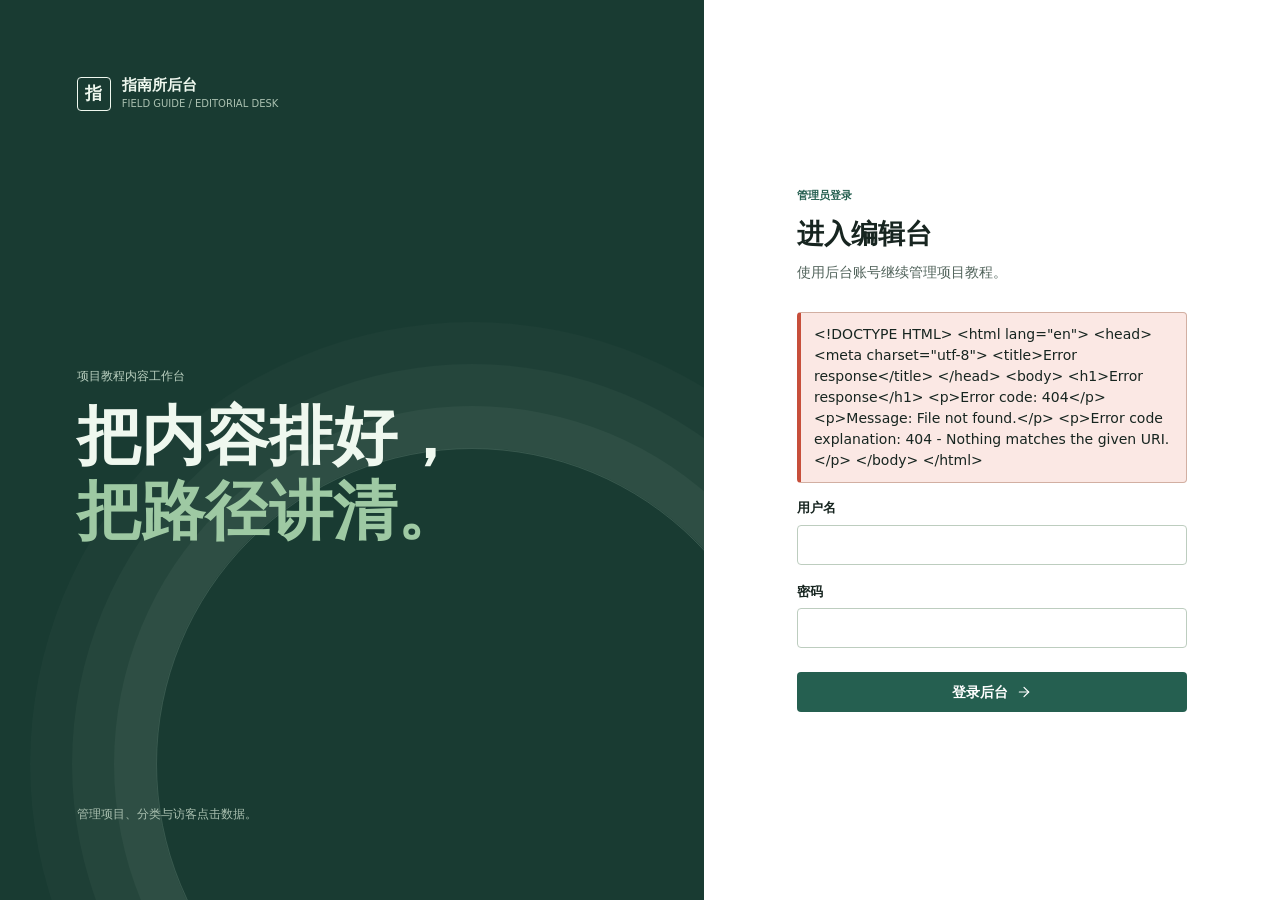
==== server/admin/index.html @ 6c180ffd "feat: build project tutorial guide" ====
<!doctype html>
<html lang="zh-CN">
  <head>
    <meta charset="UTF-8" />
    <meta name="viewport" content="width=device-width, initial-scale=1" />
    <meta name="description" content="指南所后台，用于编排项目教程、分类与访问数据。" />
    <meta name="color-scheme" content="light dark" />
    <title>指南所后台</title>
    <script>
      window.NAVIGUIDE_API_BASE = window.NAVIGUIDE_API_BASE || "/api";
      (() => {
        try {
          if (localStorage.getItem("guide-admin-theme") === "dark") document.documentElement.dataset.theme = "dark";
        } catch {}
      })();
    </script>
    <link rel="stylesheet" href="admin.css" />
    <script src="lucide-mini.js" defer></script>
    <script src="admin.js" defer></script>
  </head>
  <body>
    <a class="skip-link" href="#workspace">跳到主要内容</a>
    <div id="app" class="app-loading" role="status" aria-live="polite">正在打开后台...</div>
    <div id="toast-region" class="toast-region" aria-live="polite" aria-atomic="true"></div>
  </body>
</html>
---- server/admin/admin.css ----
:root {
  --canvas: #eef3ee;
  --canvas-strong: #e4ece4;
  --surface: #ffffff;
  --surface-muted: #f7faf7;
  --ink: #172520;
  --ink-soft: #52645c;
  --ink-faint: #7b8b82;
  --line: #d8e2d9;
  --line-strong: #bdcdbf;
  --pine: #255f50;
  --pine-soft: #dcece3;
  --blue: #2a5fc4;
  --blue-soft: #e5edff;
  --coral: #c74f3b;
  --coral-soft: #fbe8e4;
  --amber: #936500;
  --amber-soft: #fff3d5;
  --shadow: 0 12px 34px rgba(25, 52, 38, 0.08);
  --sidebar: #193b32;
  --sidebar-ink: #eff8ef;
  --sidebar-muted: #aac0b0;
  --focus: #2a5fc4;
  --radius: 6px;
  color-scheme: light;
}

:root[data-theme="dark"] {
  --canvas: #12221d;
  --canvas-strong: #182d26;
  --surface: #1b3028;
  --surface-muted: #20382f;
  --ink: #edf7ef;
  --ink-soft: #bdd0c1;
  --ink-faint: #8ba492;
  --line: #385449;
  --line-strong: #527063;
  --pine: #77c2a6;
  --pine-soft: #244a3c;
  --blue: #8dacff;
  --blue-soft: #273d70;
  --coral: #ff9a86;
  --coral-soft: #572d27;
  --amber: #f5c861;
  --amber-soft: #4e3a0b;
  --shadow: 0 18px 44px rgba(0, 0, 0, 0.25);
  --sidebar: #0d1d18;
  --sidebar-ink: #eff8ef;
  --sidebar-muted: #9eb5a4;
  --focus: #9ab5ff;
  color-scheme: dark;
}

* { box-sizing: border-box; }

html { min-width: 320px; background: var(--canvas); }

body {
  min-width: 320px;
  min-height: 100vh;
  margin: 0;
  background: var(--canvas);
  color: var(--ink);
  font-family: "Microsoft YaHei UI", "Noto Sans SC", "PingFang SC", system-ui, sans-serif;
  font-size: 14px;
  line-height: 1.5;
}

button, input, select, textarea { font: inherit; }
button { cursor: pointer; }
button:disabled { cursor: not-allowed; opacity: 0.48; }
button, a, input, select, textarea { -webkit-tap-highlight-color: transparent; }

button:focus-visible, a:focus-visible, input:focus-visible, select:focus-visible, textarea:focus-visible {
  outline: 3px solid color-mix(in srgb, var(--focus) 42%, transparent);
  outline-offset: 2px;
}

.skip-link {
  position: fixed;
  z-index: 100;
  top: 8px;
  left: 8px;
  transform: translateY(-140%);
  padding: 9px 12px;
  border-radius: 4px;
  background: var(--blue);
  color: #fff;
  text-decoration: none;
}

.skip-link:focus { transform: translateY(0); }

.app-loading {
  display: grid;
  min-height: 100vh;
  place-items: center;
  color: var(--ink-soft);
  letter-spacing: 0;
}

.login-page {
  display: grid;
  min-height: 100vh;
  grid-template-columns: minmax(0, 1.1fr) minmax(360px, 0.9fr);
  background: var(--canvas);
}

.login-intro {
  position: relative;
  display: flex;
  min-height: 540px;
  flex-direction: column;
  justify-content: space-between;
  padding: clamp(32px, 6vw, 84px);
  overflow: hidden;
  background: var(--sidebar);
  color: var(--sidebar-ink);
}

.login-intro::after {
  position: absolute;
  right: -12%;
  bottom: -20%;
  width: min(54vw, 630px);
  aspect-ratio: 1;
  border: 1px solid rgba(214, 237, 218, 0.17);
  border-radius: 50%;
  content: "";
  box-shadow: 0 0 0 42px rgba(214, 237, 218, 0.05), 0 0 0 84px rgba(214, 237, 218, 0.035), 0 0 0 126px rgba(214, 237, 218, 0.02);
}

.login-intro > * { position: relative; z-index: 1; }

.brand-lockup, .sidebar-brand { display: flex; align-items: center; gap: 11px; }

.brand-stamp {
  display: grid;
  width: 34px;
  height: 34px;
  place-items: center;
  border: 1px solid currentColor;
  border-radius: 4px;
  color: inherit;
  font-family: Georgia, "Noto Serif SC", serif;
  font-size: 17px;
  font-weight: 700;
}

.brand-lockup strong, .sidebar-brand strong {
  display: block;
  font-size: 15px;
  line-height: 1.15;
}

.brand-lockup small, .sidebar-brand small {
  display: block;
  margin-top: 2px;
  color: var(--sidebar-muted);
  font-size: 10px;
  letter-spacing: 0;
}

.login-copy { max-width: 550px; margin: auto 0; }
.login-copy p { margin: 0 0 14px; color: #bad0c0; font-size: 12px; letter-spacing: 0; }
.login-copy h1 { margin: 0; font-family: Georgia, "Noto Serif SC", serif; font-size: clamp(39px, 5vw, 66px); font-weight: 600; letter-spacing: 0; line-height: 1.18; }
.login-copy h1 em { color: #9ec9a3; font-style: normal; }
.login-footnote { margin: 0; color: var(--sidebar-muted); font-size: 12px; }

.login-panel {
  display: grid;
  align-content: center;
  min-height: 540px;
  padding: clamp(30px, 7vw, 100px);
  background: var(--surface);
}

.login-form { width: min(100%, 390px); margin: 0 auto; }
.form-kicker { margin: 0 0 9px; color: var(--pine); font-size: 11px; font-weight: 700; letter-spacing: 0; }
.login-form h2 { margin: 0 0 8px; font-size: 27px; letter-spacing: 0; }
.form-lede { margin: 0 0 29px; color: var(--ink-soft); }

.field-stack { display: grid; gap: 17px; }
.field { display: grid; gap: 7px; min-width: 0; }
.field label, .field-label { color: var(--ink); font-size: 13px; font-weight: 700; }
.field-help { margin: -1px 0 0; color: var(--ink-faint); font-size: 12px; }

.field input, .field select, .field textarea, .filter-select, .date-input {
  width: 100%;
  border: 1px solid var(--line-strong);
  border-radius: 4px;
  background: var(--surface);
  color: var(--ink);
  transition: border-color 120ms ease, box-shadow 120ms ease, background-color 120ms ease;
}

.field input, .field select, .filter-select, .date-input { min-height: 40px; padding: 8px 10px; }
.field textarea { min-height: 82px; resize: vertical; padding: 9px 10px; line-height: 1.55; }
.field textarea.tall { min-height: 148px; }
.field input::placeholder, .field textarea::placeholder { color: var(--ink-faint); }
.field input:hover, .field select:hover, .field textarea:hover, .filter-select:hover, .date-input:hover { border-color: var(--pine); }

.primary-button, .secondary-button, .danger-button, .quiet-button, .icon-button, .nav-button {
  border: 0;
  border-radius: 4px;
  font-weight: 700;
  transition: background-color 120ms ease, color 120ms ease, border-color 120ms ease, transform 120ms ease;
}

.primary-button, .secondary-button, .danger-button {
  display: inline-flex;
  min-height: 40px;
  align-items: center;
  justify-content: center;
  gap: 8px;
  padding: 9px 14px;
}

.primary-button { background: var(--pine); color: #fff; }
.primary-button:hover { background: #1d4d40; }
.primary-button .lucide, .secondary-button .lucide, .danger-button .lucide { width: 16px; height: 16px; }
.secondary-button { border: 1px solid var(--line-strong); background: var(--surface); color: var(--ink); }
.secondary-button:hover { border-color: var(--pine); background: var(--surface-muted); }
.danger-button { background: var(--coral); color: #fff; }
.danger-button:hover { background: #ad4030; }
.login-form .primary-button { width: 100%; margin-top: 7px; }

.admin-shell { display: grid; min-height: 100vh; grid-template-columns: 244px minmax(0, 1fr); }

.sidebar {
  position: sticky;
  top: 0;
  display: flex;
  height: 100vh;
  flex-direction: column;
  padding: 25px 15px 18px;
  overflow-y: auto;
  background: var(--sidebar);
  color: var(--sidebar-ink);
}

.sidebar-brand { padding: 0 11px 28px; }
.sidebar-brand .brand-stamp { width: 31px; height: 31px; }
.sidebar .brand-stamp { color: #f4fbf2; }
.sidebar-nav { display: grid; gap: 5px; }
.nav-button {
  display: flex;
  min-height: 43px;
  align-items: center;
  justify-content: flex-start;
  gap: 10px;
  padding: 9px 11px;
  background: transparent;
  color: var(--sidebar-muted);
  text-align: left;
}

.nav-button:hover { background: rgba(235, 250, 237, 0.08); color: var(--sidebar-ink); }
.nav-button.active { background: #2b5b4b; color: #fff; }
.nav-button .lucide { width: 17px; height: 17px; flex: 0 0 auto; }
.nav-label { flex: 1; }
.nav-count { color: inherit; font-size: 11px; font-variant-numeric: tabular-nums; opacity: 0.76; }

.sidebar-note {
  margin-top: auto;
  padding: 19px 11px 5px;
  border-top: 1px solid rgba(222, 245, 224, 0.15);
}
.sidebar-note span { display: block; color: var(--sidebar-muted); font-size: 11px; }
.sidebar-note strong { display: block; margin-top: 4px; color: var(--sidebar-ink); font-size: 13px; font-weight: 600; }

.workspace { min-width: 0; }
.topbar {
  display: flex;
  min-height: 72px;
  align-items: center;
  justify-content: space-between;
  gap: 18px;
  padding: 14px clamp(20px, 3vw, 44px);
  border-bottom: 1px solid var(--line);
  background: color-mix(in srgb, var(--canvas) 86%, transparent);
}
.topbar-location { min-width: 0; }
.topbar-location span { display: block; color: var(--ink-faint); font-size: 11px; font-weight: 700; letter-spacing: 0; }
.topbar-location strong { display: block; margin-top: 1px; overflow: hidden; color: var(--ink); font-size: 16px; text-overflow: ellipsis; white-space: nowrap; }
.topbar-actions { display: flex; align-items: center; gap: 8px; }
.account-name { display: inline-block; max-width: 130px; overflow: hidden; color: var(--ink-soft); font-size: 12px; text-overflow: ellipsis; white-space: nowrap; }

.icon-button {
  display: inline-grid;
  width: 36px;
  height: 36px;
  place-items: center;
  border: 1px solid var(--line);
  background: var(--surface);
  color: var(--ink-soft);
}
.icon-button:hover { border-color: var(--pine); color: var(--pine); }
.icon-button .lucide { width: 17px; height: 17px; }
.logout-button { color: var(--ink-faint); }
.logout-button:hover { border-color: var(--coral); color: var(--coral); }

.page-content { max-width: 1480px; margin: 0 auto; padding: clamp(22px, 3.2vw, 44px); }
.page-heading { display: flex; align-items: flex-end; justify-content: space-between; gap: 22px; margin-bottom: 24px; }
.page-heading-copy { min-width: 0; }
.eyebrow { margin: 0 0 7px; color: var(--pine); font-size: 11px; font-weight: 800; letter-spacing: 0; }
.page-heading h1 { margin: 0; font-family: Georgia, "Noto Serif SC", serif; font-size: clamp(25px, 3vw, 37px); font-weight: 600; letter-spacing: 0; line-height: 1.15; }
.page-heading p { max-width: 700px; margin: 8px 0 0; color: var(--ink-soft); }
.heading-actions, .toolbar-actions, .modal-actions { display: flex; flex-wrap: wrap; align-items: center; gap: 8px; }

.metric-grid { display: grid; grid-template-columns: repeat(4, minmax(0, 1fr)); gap: 12px; margin-bottom: 25px; }
.metric {
  min-width: 0;
  padding: 17px;
  border: 1px solid var(--line);
  border-radius: var(--radius);
  background: var(--surface);
  box-shadow: 0 1px 0 rgba(18, 48, 34, 0.02);
}
.metric-label { display: block; color: var(--ink-soft); font-size: 12px; }
.metric-value { display: block; margin-top: 9px; color: var(--ink); font-family: Georgia, "Noto Serif SC", serif; font-size: clamp(27px, 3vw, 38px); font-variant-numeric: tabular-nums; line-height: 1; }
.metric-note { display: block; margin-top: 8px; color: var(--ink-faint); font-size: 11px; }
.metric.pine { border-top: 3px solid var(--pine); }
.metric.blue { border-top: 3px solid var(--blue); }
.metric.amber { border-top: 3px solid var(--amber); }
.metric.coral { border-top: 3px solid var(--coral); }

.dashboard-grid { display: grid; grid-template-columns: minmax(0, 1.5fr) minmax(300px, 0.9fr); gap: 15px; align-items: start; }
.dashboard-grid .span-two { grid-column: 1 / -1; }
.panel { min-width: 0; border: 1px solid var(--line); border-radius: var(--radius); background: var(--surface); }
.panel-header { display: flex; min-height: 58px; align-items: center; justify-content: space-between; gap: 13px; padding: 14px 17px; border-bottom: 1px solid var(--line); }
.panel-title { margin: 0; color: var(--ink); font-size: 14px; font-weight: 800; }
.panel-caption { margin: 3px 0 0; color: var(--ink-faint); font-size: 11px; }
.panel-body { padding: 17px; }

.range-control { display: flex; flex-wrap: wrap; align-items: end; gap: 7px; }
.range-field { display: grid; gap: 4px; }
.range-field span { color: var(--ink-faint); font-size: 10px; font-weight: 700; }
.date-input { min-height: 33px; padding: 5px 7px; font-size: 12px; }
.range-control .secondary-button { min-height: 33px; padding: 5px 10px; font-size: 12px; }

.timeline { display: grid; height: 190px; grid-template-columns: repeat(var(--columns), minmax(4px, 1fr)); gap: 4px; align-items: end; padding: 16px 1px 27px; border-bottom: 1px solid var(--line); }
.timeline-bar { position: relative; min-height: 4px; height: max(4px, var(--height)); border-radius: 2px 2px 0 0; background: var(--pine); }
.timeline-bar:nth-child(3n + 2) { background: var(--blue); }
.timeline-bar:nth-child(5n + 4) { background: var(--amber); }
.timeline-bar:hover::after { position: absolute; z-index: 2; bottom: calc(100% + 6px); left: 50%; transform: translateX(-50%); padding: 4px 6px; border-radius: 3px; background: var(--ink); color: var(--surface); content: attr(data-label); font-size: 10px; white-space: nowrap; }
.timeline-labels { display: flex; justify-content: space-between; gap: 12px; padding-top: 8px; color: var(--ink-faint); font-size: 10px; }
.empty-chart { display: grid; min-height: 190px; place-items: center; color: var(--ink-faint); font-size: 12px; }

.data-table-wrap { overflow-x: auto; }
.data-table { width: 100%; border-collapse: collapse; font-size: 13px; }
.data-table th, .data-table td { padding: 10px 0; border-bottom: 1px solid var(--line); text-align: left; vertical-align: middle; }
.data-table th { color: var(--ink-faint); font-size: 11px; font-weight: 700; }
.data-table th:not(:first-child), .data-table td:not(:first-child) { padding-left: 13px; }
.data-table tr:last-child td { border-bottom: 0; }
.data-table .numeric { color: var(--ink); font-variant-numeric: tabular-nums; text-align: right; }
.data-table th.numeric { color: var(--ink-faint); }
.table-main { display: block; max-width: 270px; overflow: hidden; color: var(--ink); font-weight: 700; text-overflow: ellipsis; white-space: nowrap; }
.table-sub { display: block; max-width: 250px; overflow: hidden; margin-top: 2px; color: var(--ink-faint); font-size: 11px; text-overflow: ellipsis; white-space: nowrap; }
.table-empty { padding: 29px 0; color: var(--ink-faint); text-align: center; }

.toolbar { display: flex; align-items: center; justify-content: space-between; gap: 12px; margin-bottom: 14px; }
.toolbar-filters { display: flex; flex: 1; flex-wrap: wrap; gap: 8px; }
.search-input { min-width: min(100%, 240px); flex: 1 1 240px; }
.search-input input { width: 100%; min-height: 40px; padding: 8px 10px; border: 1px solid var(--line-strong); border-radius: 4px; background: var(--surface); color: var(--ink); }
.filter-select { width: auto; min-width: 150px; }

.project-list, .category-list { display: grid; gap: 9px; }
.project-row, .category-row { display: grid; min-width: 0; border: 1px solid var(--line); border-radius: var(--radius); background: var(--surface); }
.project-row { grid-template-columns: 64px minmax(0, 1.4fr) minmax(130px, 0.65fr) minmax(116px, 0.48fr) auto; align-items: center; gap: 16px; min-height: 87px; padding: 12px 14px; }
.project-cover { display: grid; width: 64px; height: 62px; place-items: center; overflow: hidden; border: 1px solid var(--line); border-radius: 4px; background: var(--pine-soft); color: var(--pine); font-family: Georgia, "Noto Serif SC", serif; font-size: 18px; font-weight: 700; }
.project-cover.has-image { background-position: center; background-size: cover; color: transparent; }
.project-cover img { display: block; width: 100%; height: 100%; object-fit: cover; }
.project-main, .category-main { min-width: 0; }
.project-title-row, .category-title-row { display: flex; align-items: center; gap: 7px; min-width: 0; }
.project-title, .category-title { overflow: hidden; color: var(--ink); font-size: 15px; font-weight: 800; text-overflow: ellipsis; white-space: nowrap; }
.project-description, .category-description { display: block; overflow: hidden; margin-top: 4px; color: var(--ink-soft); font-size: 12px; text-overflow: ellipsis; white-space: nowrap; }
.project-meta { color: var(--ink-soft); font-size: 12px; }
.project-meta strong { display: block; color: var(--ink); font-size: 13px; }
.row-actions { display: flex; justify-content: flex-end; gap: 5px; }
.row-actions .icon-button { width: 31px; height: 31px; }
.row-actions .icon-button .lucide { width: 15px; height: 15px; }

.status-dot { width: 7px; height: 7px; flex: 0 0 auto; border-radius: 50%; background: var(--pine); }
.status-dot.off { background: var(--ink-faint); }
.status-tag { display: inline-flex; width: max-content; max-width: 100%; align-items: center; gap: 5px; padding: 2px 6px; border: 1px solid var(--line); border-radius: 999px; color: var(--ink-soft); font-size: 10px; font-weight: 700; white-space: nowrap; }
.status-tag.off { border-color: var(--line); color: var(--ink-faint); }
.category-row { grid-template-columns: 44px minmax(0, 1fr) minmax(120px, 0.44fr) auto; align-items: center; gap: 14px; min-height: 76px; padding: 11px 14px; }
.category-order { display: grid; width: 36px; height: 36px; place-items: center; border: 1px solid var(--line); border-radius: 4px; color: var(--pine); font-family: Georgia, "Noto Serif SC", serif; font-size: 14px; font-weight: 700; }

.empty-state { display: grid; min-height: 235px; place-items: center; padding: 36px 20px; border: 1px dashed var(--line-strong); border-radius: var(--radius); color: var(--ink-soft); text-align: center; }
.empty-state strong { display: block; color: var(--ink); font-size: 15px; }
.empty-state p { margin: 6px 0 0; font-size: 13px; }

.modal-backdrop { position: fixed; z-index: 40; inset: 0; display: grid; align-items: center; justify-items: center; padding: 20px; overflow-y: auto; background: rgba(13, 30, 23, 0.48); }
.modal {
  width: min(100%, 930px);
  max-height: calc(100vh - 40px);
  overflow: auto;
  border: 1px solid var(--line-strong);
  border-radius: 7px;
  background: var(--surface);
  box-shadow: var(--shadow);
}
.modal.small { width: min(100%, 500px); }
.modal-header { display: flex; align-items: flex-start; justify-content: space-between; gap: 14px; padding: 20px 22px 16px; border-bottom: 1px solid var(--line); }
.modal-header h2 { margin: 0; font-family: Georgia, "Noto Serif SC", serif; font-size: 23px; font-weight: 600; line-height: 1.25; }
.modal-header p { margin: 5px 0 0; color: var(--ink-soft); font-size: 12px; }
.modal-close { flex: 0 0 auto; }
.editor-form { padding: 20px 22px 22px; }
.form-grid { display: grid; grid-template-columns: repeat(2, minmax(0, 1fr)); gap: 17px 16px; }
.form-grid .wide { grid-column: 1 / -1; }
.editor-section { margin-top: 20px; padding-top: 19px; border-top: 1px solid var(--line); }
.editor-section-title { margin: 0 0 14px; color: var(--ink); font-size: 13px; font-weight: 800; }
.form-footer { display: flex; flex-wrap: wrap; align-items: center; justify-content: space-between; gap: 12px; margin-top: 24px; padding-top: 16px; border-top: 1px solid var(--line); }
.form-footer-note { color: var(--ink-faint); font-size: 11px; }

.toggle-field { display: flex; align-items: center; gap: 10px; min-height: 40px; padding: 8px 10px; border: 1px solid var(--line-strong); border-radius: 4px; background: var(--surface-muted); }
.toggle-field input { position: absolute; width: 1px; height: 1px; overflow: hidden; clip: rect(0 0 0 0); clip-path: inset(50%); white-space: nowrap; }
.toggle-track { position: relative; width: 32px; height: 18px; flex: 0 0 auto; border-radius: 99px; background: var(--line-strong); transition: background 120ms ease; }
.toggle-track::after { position: absolute; top: 3px; left: 3px; width: 12px; height: 12px; border-radius: 50%; background: #fff; content: ""; transition: transform 120ms ease; }
.toggle-field input:checked + .toggle-track { background: var(--pine); }
.toggle-field input:checked + .toggle-track::after { transform: translateX(14px); }
.toggle-field input:focus-visible + .toggle-track { outline: 3px solid color-mix(in srgb, var(--focus) 42%, transparent); outline-offset: 2px; }
.toggle-copy { min-width: 0; color: var(--ink); font-size: 13px; font-weight: 700; }
.toggle-copy small { display: block; color: var(--ink-faint); font-size: 11px; font-weight: 400; }

.tone-options { display: flex; flex-wrap: wrap; gap: 7px; }
.tone-option { position: relative; display: inline-flex; min-height: 35px; align-items: center; gap: 6px; padding: 6px 9px; border: 1px solid var(--line-strong); border-radius: 4px; background: var(--surface); color: var(--ink-soft); font-size: 12px; font-weight: 700; }
.tone-option:has(input:checked) { border-color: var(--pine); background: var(--pine-soft); color: var(--pine); }
.tone-option input { position: absolute; width: 1px; height: 1px; opacity: 0; }
.tone-swatch { width: 10px; height: 10px; border-radius: 50%; background: var(--tone); }
.tone-orange { --tone: #df8a36; }.tone-rose { --tone: #d76886; }.tone-blue { --tone: #4d73ca; }.tone-lime { --tone: #86a841; }.tone-yellow { --tone: #c59631; }.tone-purple { --tone: #8d65b7; }.tone-teal { --tone: #2e9b91; }.tone-coral { --tone: #cf6552; }

.confirm-body { padding: 19px 22px 22px; }
.confirm-body p { margin: 0 0 16px; color: var(--ink-soft); }
.confirm-warning { padding: 11px 12px; border-left: 3px solid var(--coral); background: var(--coral-soft); color: var(--ink); font-size: 12px; }

.toast-region { position: fixed; z-index: 80; right: 18px; bottom: 18px; display: grid; width: min(360px, calc(100vw - 36px)); gap: 8px; pointer-events: none; }
.toast { padding: 11px 13px; border: 1px solid var(--line); border-left: 4px solid var(--pine); border-radius: 4px; background: var(--surface); box-shadow: var(--shadow); color: var(--ink); font-size: 13px; }
.toast.error { border-left-color: var(--coral); }

.load-error { margin-bottom: 15px; padding: 11px 13px; border: 1px solid color-mix(in srgb, var(--coral) 35%, var(--line)); border-left: 4px solid var(--coral); border-radius: 4px; background: var(--coral-soft); color: var(--ink); }
.visually-hidden { position: absolute; width: 1px; height: 1px; overflow: hidden; clip: rect(0 0 0 0); clip-path: inset(50%); white-space: nowrap; }

@media (max-width: 1040px) {
  .admin-shell { grid-template-columns: 198px minmax(0, 1fr); }
  .metric-grid { grid-template-columns: repeat(2, minmax(0, 1fr)); }
  .project-row { grid-template-columns: 54px minmax(0, 1fr) auto; gap: 12px; }
  .project-cover { width: 54px; height: 54px; }
  .project-meta { display: none; }
  .category-row { grid-template-columns: 40px minmax(0, 1fr) auto; }
  .category-row .project-meta { display: none; }
}

@media (max-width: 760px) {
  .login-page { grid-template-columns: 1fr; }
  .login-intro { min-height: 275px; padding: 26px; }
  .login-copy { margin: 33px 0 0; }
  .login-copy h1 { font-size: 39px; }
  .login-footnote { display: none; }
  .login-panel { min-height: auto; padding: 34px 24px 42px; }
  .admin-shell { display: block; }
  .sidebar { position: static; height: auto; padding: 14px 14px 10px; overflow: visible; }
  .sidebar-brand { padding: 0 7px 12px; }
  .sidebar-nav { display: flex; overflow-x: auto; gap: 5px; padding-bottom: 4px; }
  .nav-button { min-width: max-content; min-height: 36px; padding: 7px 9px; }
  .nav-button .nav-count { display: none; }
  .sidebar-note { display: none; }
  .topbar { min-height: 62px; padding: 11px 17px; }
  .account-name { display: none; }
  .page-content { padding: 22px 16px 36px; }
  .page-heading { align-items: flex-start; flex-direction: column; gap: 15px; margin-bottom: 19px; }
  .page-heading h1 { font-size: 28px; }
  .heading-actions { width: 100%; }
  .heading-actions .primary-button { flex: 1; }
  .metric-grid { gap: 8px; margin-bottom: 17px; }
  .metric { padding: 13px; }
  .metric-value { font-size: 29px; }
  .dashboard-grid { grid-template-columns: 1fr; gap: 10px; }
  .dashboard-grid .span-two { grid-column: auto; }
  .panel-header { align-items: flex-start; flex-direction: column; padding: 13px 14px; }
  .panel-body { padding: 14px; }
  .range-control { width: 100%; }
  .range-field { flex: 1; }
  .date-input { min-width: 0; }
  .toolbar { align-items: stretch; flex-direction: column; }
  .toolbar-actions .primary-button { flex: 1; }
  .filter-select { flex: 1 1 135px; min-width: 0; }
  .project-row { grid-template-columns: 46px minmax(0, 1fr); padding: 10px; }
  .project-cover { width: 46px; height: 46px; }
  .row-actions { grid-column: 1 / -1; justify-content: flex-start; padding-top: 8px; border-top: 1px solid var(--line); }
  .category-row { grid-template-columns: 36px minmax(0, 1fr); padding: 10px; }
  .category-order { width: 32px; height: 32px; }
  .category-row .row-actions { grid-column: 1 / -1; }
  .modal-backdrop { align-items: end; padding: 0; }
  .modal, .modal.small { width: 100%; max-height: 92vh; border-right: 0; border-bottom: 0; border-left: 0; border-radius: 7px 7px 0 0; }
  .modal-header { padding: 17px 16px 14px; }
  .editor-form, .confirm-body { padding: 17px 16px 22px; }
  .form-grid { grid-template-columns: 1fr; gap: 15px; }
  .form-grid .wide { grid-column: auto; }
  .form-footer { align-items: stretch; flex-direction: column; }
  .form-footer .modal-actions { width: 100%; }
  .form-footer .modal-actions button { flex: 1; }
}

@media (max-width: 420px) {
  .topbar-location strong { font-size: 14px; }
  .metric-label { font-size: 11px; }
  .metric-note { display: none; }
  .metric-value { font-size: 26px; }
  .page-heading p { font-size: 13px; }
  .project-title { font-size: 14px; }
  .project-description, .category-description { max-width: 220px; }
}

@media (prefers-reduced-motion: reduce) {
  *, *::before, *::after { scroll-behavior: auto !important; transition-duration: 0.01ms !important; animation-duration: 0.01ms !important; }
}
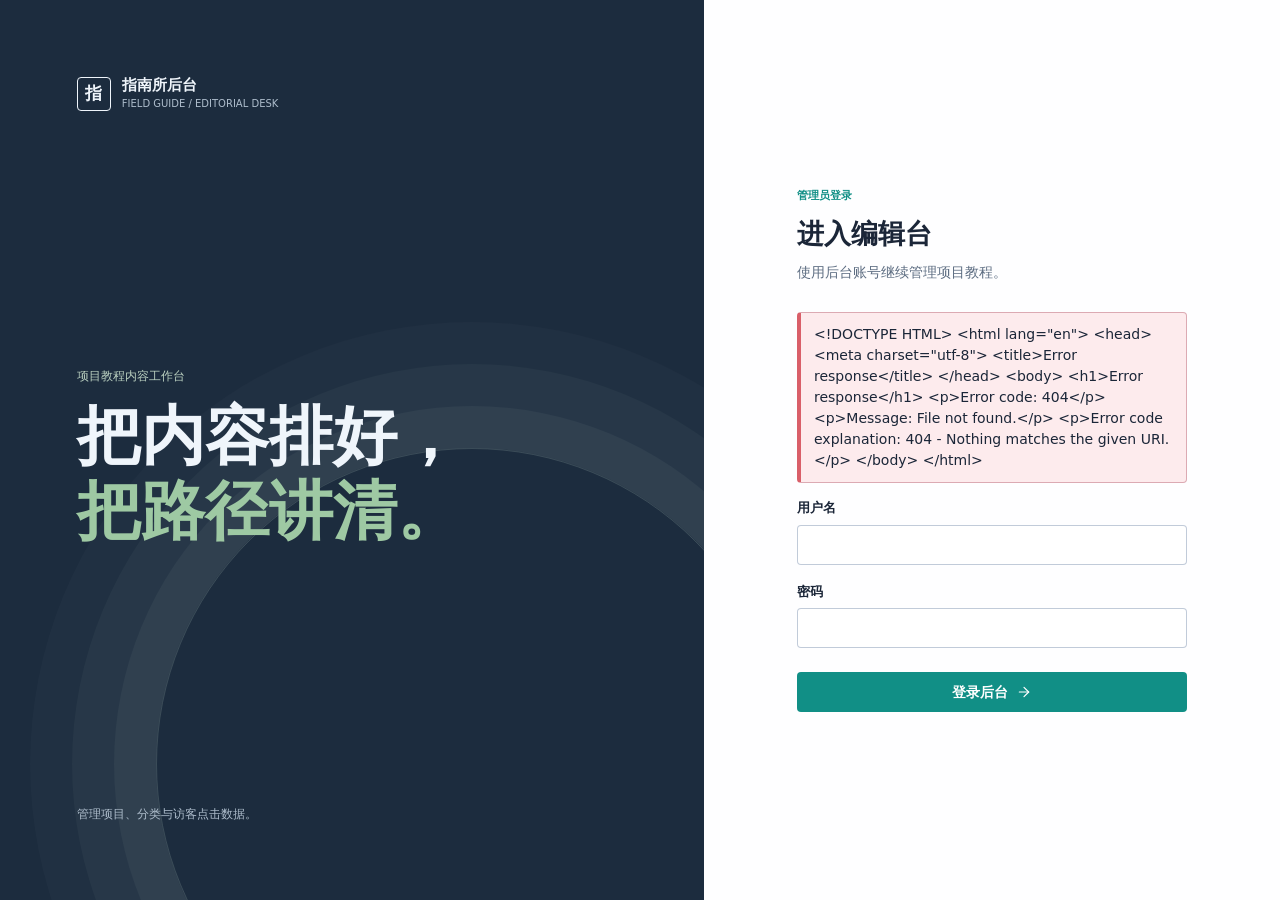
==== commit 1e6dccaf: "feat: align admin shell with directory layout" ====
--- a/server/admin/index.html
+++ b/server/admin/index.html
@@ -6,8 +6,15 @@
     <meta name="description" content="指南所后台，用于编排项目教程、分类与访问数据。" />
     <meta name="color-scheme" content="light dark" />
     <title>指南所后台</title>
+    <link rel="icon" href="../favicon.svg" type="image/svg+xml" />
     <script>
-      window.NAVIGUIDE_API_BASE = window.NAVIGUIDE_API_BASE || "/api";
+      // The public reverse proxy exposes this app below a dedicated prefix.
+      // Keep /api for direct local development on the Node server.
+      const isProductionProxy = window.location.hostname === "zhuyz.art"
+        && window.location.pathname.startsWith("/project-tutorial-guide-admin/");
+      window.NAVIGUIDE_API_BASE = window.NAVIGUIDE_API_BASE || (isProductionProxy
+        ? "/project-tutorial-guide-api"
+        : "/api");
       (() => {
         try {
           if (localStorage.getItem("guide-admin-theme") === "dark") document.documentElement.dataset.theme = "dark";
--- a/server/admin/admin.css
+++ b/server/admin/admin.css
@@ -1,53 +1,53 @@
 :root {
-  --canvas: #eef3ee;
-  --canvas-strong: #e4ece4;
-  --surface: #ffffff;
-  --surface-muted: #f7faf7;
-  --ink: #172520;
-  --ink-soft: #52645c;
-  --ink-faint: #7b8b82;
-  --line: #d8e2d9;
-  --line-strong: #bdcdbf;
-  --pine: #255f50;
-  --pine-soft: #dcece3;
-  --blue: #2a5fc4;
-  --blue-soft: #e5edff;
-  --coral: #c74f3b;
-  --coral-soft: #fbe8e4;
-  --amber: #936500;
-  --amber-soft: #fff3d5;
-  --shadow: 0 12px 34px rgba(25, 52, 38, 0.08);
-  --sidebar: #193b32;
-  --sidebar-ink: #eff8ef;
-  --sidebar-muted: #aac0b0;
-  --focus: #2a5fc4;
-  --radius: 6px;
+  --canvas: #f5f8fc;
+  --canvas-strong: #edf3fb;
+  --surface: rgba(255, 255, 255, 0.92);
+  --surface-muted: rgba(248, 251, 255, 0.86);
+  --ink: #1b2638;
+  --ink-soft: #5d6d82;
+  --ink-faint: #8290a4;
+  --line: rgba(77, 108, 146, 0.18);
+  --line-strong: rgba(77, 108, 146, 0.35);
+  --pine: #118f86;
+  --pine-soft: #e1f5f2;
+  --blue: #3478c4;
+  --blue-soft: #e7f0ff;
+  --coral: #d95f69;
+  --coral-soft: #fdebed;
+  --amber: #b98216;
+  --amber-soft: #fff4d7;
+  --shadow: 0 18px 40px rgba(67, 95, 135, 0.16);
+  --sidebar: #1c2c3e;
+  --sidebar-ink: #eff5fb;
+  --sidebar-muted: #aebdcc;
+  --focus: #3478c4;
+  --radius: 8px;
   color-scheme: light;
 }
 
 :root[data-theme="dark"] {
-  --canvas: #12221d;
-  --canvas-strong: #182d26;
-  --surface: #1b3028;
-  --surface-muted: #20382f;
-  --ink: #edf7ef;
-  --ink-soft: #bdd0c1;
-  --ink-faint: #8ba492;
-  --line: #385449;
-  --line-strong: #527063;
-  --pine: #77c2a6;
-  --pine-soft: #244a3c;
-  --blue: #8dacff;
-  --blue-soft: #273d70;
-  --coral: #ff9a86;
-  --coral-soft: #572d27;
-  --amber: #f5c861;
-  --amber-soft: #4e3a0b;
+  --canvas: #09121a;
+  --canvas-strong: #0d1a25;
+  --surface: #0f1f2a;
+  --surface-muted: #132a37;
+  --ink: #edf5f3;
+  --ink-soft: #9db1b4;
+  --ink-faint: #6f888d;
+  --line: rgba(167, 204, 207, 0.16);
+  --line-strong: rgba(167, 204, 207, 0.3);
+  --pine: #61d8c4;
+  --pine-soft: #173c40;
+  --blue: #8bb9f4;
+  --blue-soft: #213d5c;
+  --coral: #ff7663;
+  --coral-soft: #482b2d;
+  --amber: #f2c86b;
+  --amber-soft: #423614;
   --shadow: 0 18px 44px rgba(0, 0, 0, 0.25);
-  --sidebar: #0d1d18;
-  --sidebar-ink: #eff8ef;
-  --sidebar-muted: #9eb5a4;
-  --focus: #9ab5ff;
+  --sidebar: #07131c;
+  --sidebar-ink: #edf5f3;
+  --sidebar-muted: #9db1b4;
+  --focus: #8bb9f4;
   color-scheme: dark;
 }
 
@@ -59,12 +59,29 @@
   min-width: 320px;
   min-height: 100vh;
   margin: 0;
-  background: var(--canvas);
+  background-color: var(--canvas);
+  background-image:
+    linear-gradient(122deg, rgba(199, 220, 251, 0.74), transparent 47%),
+    linear-gradient(306deg, rgba(250, 220, 235, 0.68), transparent 51%),
+    linear-gradient(rgba(91, 123, 168, 0.1) 1px, transparent 1px),
+    linear-gradient(90deg, rgba(91, 123, 168, 0.1) 1px, transparent 1px);
+  background-attachment: fixed;
+  background-size: 100% 100%, 100% 100%, 36px 36px, 36px 36px;
   color: var(--ink);
-  font-family: "Microsoft YaHei UI", "Noto Sans SC", "PingFang SC", system-ui, sans-serif;
+  font-family: "DM Sans", "Noto Sans SC", "PingFang SC", "Microsoft YaHei UI", system-ui, sans-serif;
   font-size: 14px;
   line-height: 1.5;
 }
+
+:root[data-theme="dark"] body {
+  background-image:
+    linear-gradient(rgba(168, 204, 207, 0.055) 1px, transparent 1px),
+    linear-gradient(90deg, rgba(168, 204, 207, 0.055) 1px, transparent 1px);
+  background-attachment: initial;
+  background-size: 36px 36px;
+}
+
+body.modal-open { overflow: hidden; }
 
 button, input, select, textarea { font: inherit; }
 button { cursor: pointer; }
@@ -225,65 +242,70 @@
 .danger-button:hover { background: #ad4030; }
 .login-form .primary-button { width: 100%; margin-top: 7px; }
 
-.admin-shell { display: grid; min-height: 100vh; grid-template-columns: 244px minmax(0, 1fr); }
+.admin-shell {
+  position: relative;
+  width: min(1344px, calc(100% - 48px));
+  min-height: 100vh;
+  margin: 0 auto;
+  padding: 36px 0 64px;
+}
 
 .sidebar {
-  position: sticky;
-  top: 0;
-  display: flex;
-  height: 100vh;
-  flex-direction: column;
-  padding: 25px 15px 18px;
-  overflow-y: auto;
-  background: var(--sidebar);
-  color: var(--sidebar-ink);
-}
-
-.sidebar-brand { padding: 0 11px 28px; }
-.sidebar-brand .brand-stamp { width: 31px; height: 31px; }
-.sidebar .brand-stamp { color: #f4fbf2; }
-.sidebar-nav { display: grid; gap: 5px; }
+  position: absolute;
+  top: 186px;
+  right: calc(100% + 20px);
+  display: grid;
+  width: 236px;
+  gap: 12px;
+  padding: 0;
+  color: var(--ink-soft);
+}
+.sidebar-eyebrow { padding: 0 12px; color: var(--pine); font-size: 10px; font-weight: 800; letter-spacing: 0; }
+.sidebar-nav { display: grid; gap: 6px; }
 .nav-button {
   display: flex;
-  min-height: 43px;
+  min-height: 44px;
   align-items: center;
   justify-content: flex-start;
   gap: 10px;
-  padding: 9px 11px;
+  padding: 10px 12px;
+  border: 1px solid transparent;
+  border-radius: 6px;
   background: transparent;
-  color: var(--sidebar-muted);
+  color: var(--ink-soft);
   text-align: left;
 }
 
-.nav-button:hover { background: rgba(235, 250, 237, 0.08); color: var(--sidebar-ink); }
-.nav-button.active { background: #2b5b4b; color: #fff; }
+.nav-button:hover { border-color: var(--line); background: var(--surface); color: var(--ink); }
+.nav-button.active { border-color: color-mix(in srgb, var(--pine) 45%, var(--line)); background: color-mix(in srgb, var(--pine) 12%, var(--surface)); color: var(--pine); }
 .nav-button .lucide { width: 17px; height: 17px; flex: 0 0 auto; }
 .nav-label { flex: 1; }
 .nav-count { color: inherit; font-size: 11px; font-variant-numeric: tabular-nums; opacity: 0.76; }
 
 .sidebar-note {
-  margin-top: auto;
-  padding: 19px 11px 5px;
-  border-top: 1px solid rgba(222, 245, 224, 0.15);
-}
-.sidebar-note span { display: block; color: var(--sidebar-muted); font-size: 11px; }
-.sidebar-note strong { display: block; margin-top: 4px; color: var(--sidebar-ink); font-size: 13px; font-weight: 600; }
+  margin-top: 16px;
+  padding: 17px 12px 0;
+  border-top: 1px solid var(--line);
+}
+.sidebar-note span { display: block; color: var(--ink-faint); font-size: 11px; }
+.sidebar-note strong { display: block; margin-top: 4px; color: var(--ink); font-size: 13px; font-weight: 700; }
 
 .workspace { min-width: 0; }
 .topbar {
   display: flex;
-  min-height: 72px;
+  min-height: 62px;
   align-items: center;
   justify-content: space-between;
   gap: 18px;
-  padding: 14px clamp(20px, 3vw, 44px);
+  padding: 0 0 18px;
   border-bottom: 1px solid var(--line);
-  background: color-mix(in srgb, var(--canvas) 86%, transparent);
-}
-.topbar-location { min-width: 0; }
-.topbar-location span { display: block; color: var(--ink-faint); font-size: 11px; font-weight: 700; letter-spacing: 0; }
-.topbar-location strong { display: block; margin-top: 1px; overflow: hidden; color: var(--ink); font-size: 16px; text-overflow: ellipsis; white-space: nowrap; }
-.topbar-actions { display: flex; align-items: center; gap: 8px; }
+}
+.topbar-brand { display: inline-flex; min-width: 0; align-items: center; gap: 11px; }
+.topbar-brand .brand-stamp { width: 36px; height: 36px; border-color: var(--line-strong); color: var(--coral); }
+.topbar-brand strong, .topbar-brand small { display: block; }
+.topbar-brand strong { overflow: hidden; color: var(--ink); font-size: 15px; font-weight: 800; text-overflow: ellipsis; white-space: nowrap; }
+.topbar-brand small { margin-top: 2px; color: var(--ink-faint); font-size: 9px; font-weight: 800; letter-spacing: 0; }
+.topbar-actions { display: flex; align-items: center; gap: 13px; }
 .account-name { display: inline-block; max-width: 130px; overflow: hidden; color: var(--ink-soft); font-size: 12px; text-overflow: ellipsis; white-space: nowrap; }
 
 .icon-button {
@@ -300,11 +322,11 @@
 .logout-button { color: var(--ink-faint); }
 .logout-button:hover { border-color: var(--coral); color: var(--coral); }
 
-.page-content { max-width: 1480px; margin: 0 auto; padding: clamp(22px, 3.2vw, 44px); }
-.page-heading { display: flex; align-items: flex-end; justify-content: space-between; gap: 22px; margin-bottom: 24px; }
+.page-content { padding-top: 88px; }
+.page-heading { display: flex; align-items: flex-end; justify-content: space-between; gap: 24px; margin-bottom: 32px; }
 .page-heading-copy { min-width: 0; }
 .eyebrow { margin: 0 0 7px; color: var(--pine); font-size: 11px; font-weight: 800; letter-spacing: 0; }
-.page-heading h1 { margin: 0; font-family: Georgia, "Noto Serif SC", serif; font-size: clamp(25px, 3vw, 37px); font-weight: 600; letter-spacing: 0; line-height: 1.15; }
+.page-heading h1 { margin: 0; font-size: clamp(36px, 4vw, 56px); font-weight: 800; letter-spacing: 0; line-height: 1; }
 .page-heading p { max-width: 700px; margin: 8px 0 0; color: var(--ink-soft); }
 .heading-actions, .toolbar-actions, .modal-actions { display: flex; flex-wrap: wrap; align-items: center; gap: 8px; }
 
@@ -432,6 +454,91 @@
 .tone-swatch { width: 10px; height: 10px; border-radius: 50%; background: var(--tone); }
 .tone-orange { --tone: #df8a36; }.tone-rose { --tone: #d76886; }.tone-blue { --tone: #4d73ca; }.tone-lime { --tone: #86a841; }.tone-yellow { --tone: #c59631; }.tone-purple { --tone: #8d65b7; }.tone-teal { --tone: #2e9b91; }.tone-coral { --tone: #cf6552; }
 
+.editor-backdrop { align-items: stretch; justify-items: end; padding: 0; overflow: hidden; background: rgba(13, 30, 23, 0.42); backdrop-filter: blur(2px); }
+.modal.editor-drawer {
+  display: grid;
+  width: min(100%, 800px);
+  height: 100dvh;
+  max-height: none;
+  grid-template-rows: auto minmax(0, 1fr);
+  overflow: hidden;
+  border: 0;
+  border-left: 1px solid var(--line-strong);
+  border-radius: 0;
+  box-shadow: -18px 0 42px rgba(25, 52, 38, 0.2);
+}
+.editor-drawer .modal-header { padding: 19px 26px 17px; }
+.editor-header { align-items: center; background: var(--surface); }
+.editor-kicker { display: block; margin-bottom: 4px; color: var(--pine); font-size: 10px; font-weight: 800; letter-spacing: 0; }
+.editor-drawer .modal-header h2 { font-family: inherit; font-size: 20px; font-weight: 800; letter-spacing: 0; }
+.editor-project-form { display: grid; min-height: 0; grid-template-rows: minmax(0, 1fr) auto; padding: 0; overflow: hidden; }
+.editor-scroll { min-height: 0; padding: 23px 26px 28px; overflow-y: auto; overscroll-behavior: contain; }
+.editor-drawer .form-grid { grid-template-columns: repeat(12, minmax(0, 1fr)); gap: 16px; }
+.editor-drawer .field { grid-column: span 6; }
+.editor-drawer .form-grid .wide { grid-column: 1 / -1; }
+.editor-drawer .field--category { grid-column: span 4; }
+.editor-drawer .field--title { grid-column: span 8; }
+.editor-drawer .field--status { grid-column: span 7; }
+.editor-drawer .field--mark { grid-column: span 5; }
+.editor-drawer .field--note { grid-column: span 4; }
+.editor-drawer .field--url { grid-column: span 8; }
+.editor-drawer .editor-section { margin: 0; padding: 0; border: 0; }
+.editor-scroll > .editor-section + .editor-section { margin-top: 25px; padding-top: 24px; border-top: 1px solid var(--line); }
+.editor-section-heading { display: flex; align-items: flex-start; justify-content: space-between; gap: 12px; margin-bottom: 15px; }
+.editor-section-title { margin: 0; color: var(--ink); font-size: 14px; font-weight: 800; }
+.editor-section-heading p { margin: 3px 0 0; color: var(--ink-faint); font-size: 12px; }
+
+.cover-field-layout { display: grid; grid-template-columns: minmax(0, 1fr) 148px; gap: 13px; align-items: stretch; }
+.cover-input-row { display: flex; gap: 8px; }
+.cover-input-row input { min-width: 0; flex: 1; }
+.cover-clear { width: 40px; height: 40px; flex: 0 0 auto; }
+.project-cover-preview {
+  display: flex;
+  min-height: 98px;
+  flex-direction: column;
+  align-items: center;
+  justify-content: center;
+  gap: 4px;
+  overflow: hidden;
+  border: 1px solid var(--line-strong);
+  border-radius: 5px;
+  background: linear-gradient(135deg, color-mix(in srgb, var(--pine-soft) 78%, var(--surface)), color-mix(in srgb, var(--blue-soft) 52%, var(--surface)));
+  color: var(--pine);
+}
+.project-cover-preview.has-image { display: block; background: var(--surface-muted); }
+.project-cover-preview.has-error { border-color: color-mix(in srgb, var(--coral) 60%, var(--line-strong)); color: var(--coral); }
+.project-cover-preview img { display: block; width: 100%; height: 100%; min-height: 98px; object-fit: cover; }
+.cover-preview-mark { max-width: calc(100% - 20px); overflow: hidden; color: currentColor; font-family: Georgia, "Noto Serif SC", serif; font-size: 20px; font-weight: 700; text-overflow: ellipsis; white-space: nowrap; }
+.cover-preview-copy { max-width: calc(100% - 20px); overflow: hidden; color: var(--ink-faint); font-size: 10px; text-overflow: ellipsis; white-space: nowrap; }
+.project-cover-preview.has-error .cover-preview-copy { color: currentColor; }
+
+.editor-details { margin-top: 24px; border: 1px solid var(--line); border-radius: 5px; background: var(--surface-muted); }
+.editor-details summary { display: flex; min-height: 58px; align-items: center; justify-content: space-between; gap: 12px; padding: 11px 13px; cursor: pointer; list-style: none; }
+.editor-details summary::-webkit-details-marker { display: none; }
+.editor-details summary strong, .editor-details summary small { display: block; }
+.editor-details summary strong { color: var(--ink); font-size: 13px; }
+.editor-details summary small { margin-top: 2px; color: var(--ink-faint); font-size: 11px; }
+.editor-details summary .lucide { width: 17px; height: 17px; flex: 0 0 auto; color: var(--ink-faint); transition: transform 120ms ease; }
+.editor-details[open] summary { border-bottom: 1px solid var(--line); }
+.editor-details[open] summary .lucide { transform: rotate(180deg); }
+.editor-details-body { padding: 17px 13px; }
+
+.editor-footer {
+  display: grid;
+  grid-template-areas: "visibility actions" "note actions";
+  grid-template-columns: minmax(0, 1fr) auto;
+  align-items: center;
+  gap: 4px 16px;
+  margin: 0;
+  padding: 13px 26px;
+  border-top: 1px solid var(--line);
+  background: var(--surface);
+  box-shadow: 0 -7px 18px rgba(25, 52, 38, 0.06);
+}
+.editor-visibility { grid-area: visibility; width: max-content; min-height: 30px; padding: 3px 0; border: 0; background: transparent; }
+.editor-footer .form-footer-note { grid-area: note; }
+.editor-footer .modal-actions { grid-area: actions; }
+
 .confirm-body { padding: 19px 22px 22px; }
 .confirm-body p { margin: 0 0 16px; color: var(--ink-soft); }
 .confirm-warning { padding: 11px 12px; border-left: 3px solid var(--coral); background: var(--coral-soft); color: var(--ink); font-size: 12px; }
@@ -443,8 +550,26 @@
 .load-error { margin-bottom: 15px; padding: 11px 13px; border: 1px solid color-mix(in srgb, var(--coral) 35%, var(--line)); border-left: 4px solid var(--coral); border-radius: 4px; background: var(--coral-soft); color: var(--ink); }
 .visually-hidden { position: absolute; width: 1px; height: 1px; overflow: hidden; clip: rect(0 0 0 0); clip-path: inset(50%); white-space: nowrap; }
 
+/* The menu sits in the left margin on wide screens. Once that margin is no
+   longer wide enough, keep it in the document flow above the workspace. */
+@media (max-width: 1855px) {
+  .sidebar {
+    position: static;
+    display: flex;
+    width: 100%;
+    align-items: center;
+    gap: 18px;
+    padding: 0 0 14px;
+    border-bottom: 1px solid var(--line);
+  }
+  .sidebar-eyebrow { flex: 0 0 auto; padding: 0; }
+  .sidebar-nav { display: flex; flex: 1; flex-wrap: wrap; gap: 6px; }
+  .nav-button { flex: 0 0 auto; min-height: 38px; padding: 8px 11px; }
+  .sidebar-note { display: none; }
+  .page-content { padding-top: 52px; }
+}
+
 @media (max-width: 1040px) {
-  .admin-shell { grid-template-columns: 198px minmax(0, 1fr); }
   .metric-grid { grid-template-columns: repeat(2, minmax(0, 1fr)); }
   .project-row { grid-template-columns: 54px minmax(0, 1fr) auto; gap: 12px; }
   .project-cover { width: 54px; height: 54px; }
@@ -460,10 +585,9 @@
   .login-copy h1 { font-size: 39px; }
   .login-footnote { display: none; }
   .login-panel { min-height: auto; padding: 34px 24px 42px; }
-  .admin-shell { display: block; }
-  .sidebar { position: static; height: auto; padding: 14px 14px 10px; overflow: visible; }
-  .sidebar-brand { padding: 0 7px 12px; }
-  .sidebar-nav { display: flex; overflow-x: auto; gap: 5px; padding-bottom: 4px; }
+  .admin-shell { display: block; width: calc(100% - 32px); padding: 17px 0 36px; }
+  .sidebar { position: static; height: auto; align-items: stretch; flex-direction: column; gap: 10px; padding: 14px 0 10px; overflow: visible; border-bottom: 0; }
+  .sidebar-nav { display: flex; flex-wrap: nowrap; overflow-x: auto; gap: 5px; padding-bottom: 4px; }
   .nav-button { min-width: max-content; min-height: 36px; padding: 7px 9px; }
   .nav-button .nav-count { display: none; }
   .sidebar-note { display: none; }
@@ -502,10 +626,20 @@
   .form-footer { align-items: stretch; flex-direction: column; }
   .form-footer .modal-actions { width: 100%; }
   .form-footer .modal-actions button { flex: 1; }
+  .editor-backdrop { align-items: stretch; justify-items: stretch; }
+  .modal.editor-drawer { width: 100%; height: 100dvh; max-height: none; border: 0; border-radius: 0; }
+  .editor-drawer .modal-header { padding: 16px; }
+  .editor-scroll { padding: 18px 16px 24px; }
+  .editor-drawer .form-grid { grid-template-columns: 1fr; gap: 15px; }
+  .editor-drawer .field, .editor-drawer .field--category, .editor-drawer .field--title, .editor-drawer .field--status, .editor-drawer .field--mark, .editor-drawer .field--note, .editor-drawer .field--url, .editor-drawer .form-grid .wide { grid-column: 1; }
+  .cover-field-layout { grid-template-columns: 1fr; }
+  .project-cover-preview, .project-cover-preview img { min-height: 118px; }
+  .editor-footer { grid-template-areas: "visibility" "note" "actions"; grid-template-columns: 1fr; gap: 6px; padding: 12px 16px; }
+  .editor-footer .modal-actions { width: 100%; }
 }
 
 @media (max-width: 420px) {
-  .topbar-location strong { font-size: 14px; }
+  .topbar-brand strong { font-size: 14px; }
   .metric-label { font-size: 11px; }
   .metric-note { display: none; }
   .metric-value { font-size: 26px; }
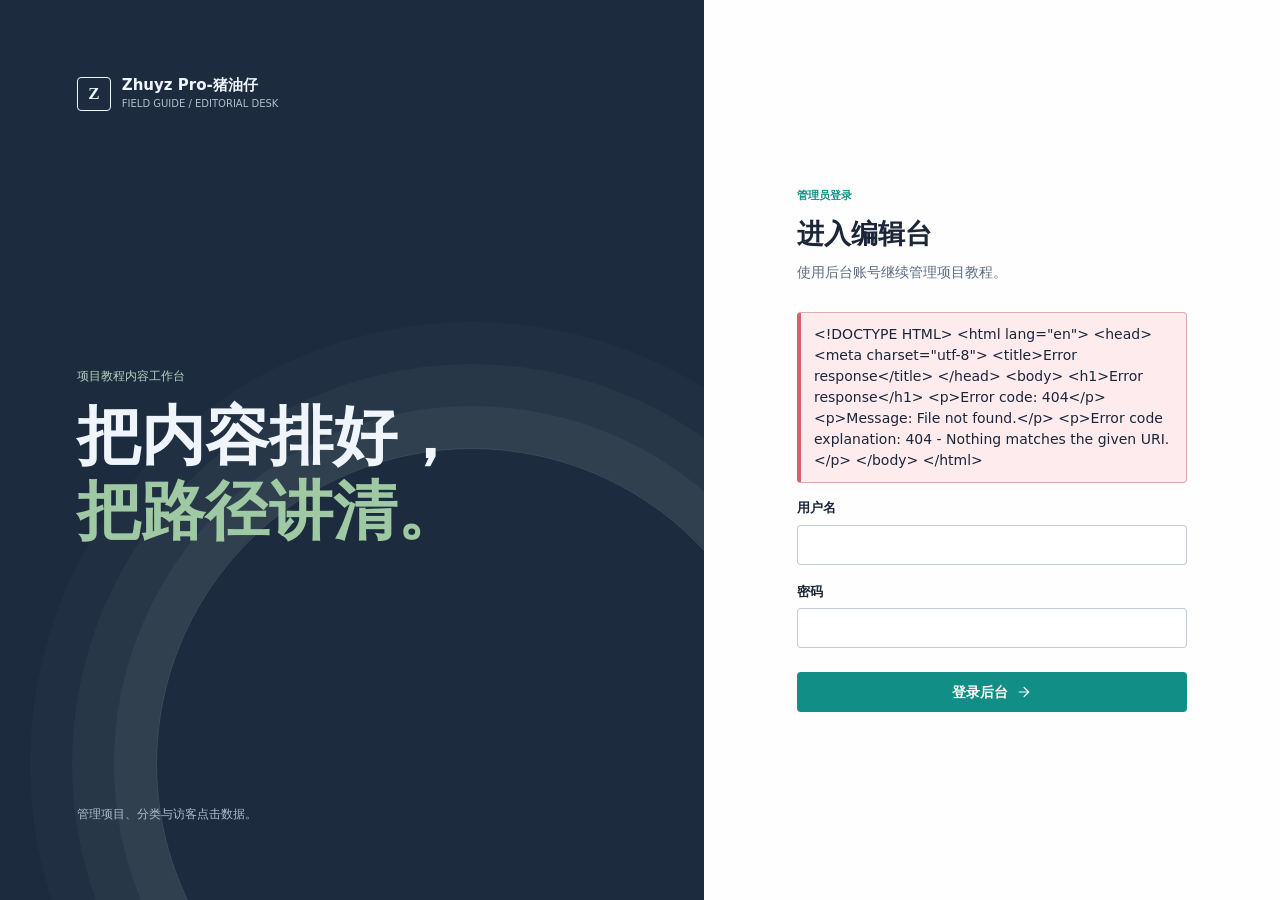
==== commit 285d1bf7: "refactor tutorial body as markdown" ====
--- a/server/admin/index.html
+++ b/server/admin/index.html
@@ -3,9 +3,9 @@
   <head>
     <meta charset="UTF-8" />
     <meta name="viewport" content="width=device-width, initial-scale=1" />
-    <meta name="description" content="指南所后台，用于编排项目教程、分类与访问数据。" />
+    <meta name="description" content="Zhuyz Pro-猪油仔后台，用于编排项目教程、分类与访问数据。" />
     <meta name="color-scheme" content="light dark" />
-    <title>指南所后台</title>
+    <title>Zhuyz Pro-猪油仔后台</title>
     <link rel="icon" href="../favicon.svg" type="image/svg+xml" />
     <script>
       // The public reverse proxy exposes this app below a dedicated prefix.
@@ -27,7 +27,7 @@
   </head>
   <body>
     <a class="skip-link" href="#workspace">跳到主要内容</a>
-    <div id="app" class="app-loading" role="status" aria-live="polite">正在打开后台...</div>
+    <div id="app" class="app-loading" role="status" aria-live="polite">正在打开后台…</div>
     <div id="toast-region" class="toast-region" aria-live="polite" aria-atomic="true"></div>
   </body>
 </html>
--- a/server/admin/admin.css
+++ b/server/admin/admin.css
@@ -5,7 +5,7 @@
   --surface-muted: rgba(248, 251, 255, 0.86);
   --ink: #1b2638;
   --ink-soft: #5d6d82;
-  --ink-faint: #8290a4;
+  --ink-faint: #66778f;
   --line: rgba(77, 108, 146, 0.18);
   --line-strong: rgba(77, 108, 146, 0.35);
   --pine: #118f86;
@@ -243,25 +243,38 @@
 .login-form .primary-button { width: 100%; margin-top: 7px; }
 
 .admin-shell {
-  position: relative;
-  width: min(1344px, calc(100% - 48px));
+  display: grid;
+  width: min(100%, 2200px);
   min-height: 100vh;
   margin: 0 auto;
-  padding: 36px 0 64px;
+  padding: 36px 48px 64px;
+  grid-template-columns: minmax(220px, 280px) minmax(0, 1600px) minmax(0, clamp(72px, 10vw, 220px));
+  column-gap: 40px;
+  align-items: start;
 }
 
 .sidebar {
-  position: absolute;
-  top: 186px;
-  right: calc(100% + 20px);
+  position: sticky;
+  top: 24px;
+  grid-column: 1;
+  grid-row: 1;
   display: grid;
   width: 236px;
+  justify-self: center;
   gap: 12px;
+  margin-top: 150px;
+  max-height: calc(100vh - 48px);
+  overflow-y: auto;
   padding: 0;
   color: var(--ink-soft);
 }
 .sidebar-eyebrow { padding: 0 12px; color: var(--pine); font-size: 10px; font-weight: 800; letter-spacing: 0; }
+.sidebar-eyebrow--content { margin-top: 16px; }
+.sidebar-eyebrow--data { margin-top: 24px; }
 .sidebar-nav { display: grid; gap: 6px; }
+.nav-group { display: grid; gap: 4px; }
+.nav-subnav { display: grid; gap: 3px; padding-left: 12px; border-left: 1px solid var(--line); }
+.nav-subnav.is-collapsed { display: none; }
 .nav-button {
   display: flex;
   min-height: 44px;
@@ -278,6 +291,13 @@
 
 .nav-button:hover { border-color: var(--line); background: var(--surface); color: var(--ink); }
 .nav-button.active { border-color: color-mix(in srgb, var(--pine) 45%, var(--line)); background: color-mix(in srgb, var(--pine) 12%, var(--surface)); color: var(--pine); }
+.nav-button.nav-parent { font-weight: 800; }
+.nav-button.nav-parent.active { border-color: transparent; background: transparent; }
+.nav-button-sub { min-height: 38px; padding: 8px 11px; font-size: 12px; }
+.nav-button-sub .lucide { width: 15px; height: 15px; }
+.nav-chevron { width: 14px !important; height: 14px !important; margin-left: auto; opacity: 0.66; }
+.nav-parent .nav-chevron { transition: transform 140ms ease; }
+.nav-parent[aria-expanded="false"] .nav-chevron { transform: rotate(-90deg); }
 .nav-button .lucide { width: 17px; height: 17px; flex: 0 0 auto; }
 .nav-label { flex: 1; }
 .nav-count { color: inherit; font-size: 11px; font-variant-numeric: tabular-nums; opacity: 0.76; }
@@ -290,7 +310,8 @@
 .sidebar-note span { display: block; color: var(--ink-faint); font-size: 11px; }
 .sidebar-note strong { display: block; margin-top: 4px; color: var(--ink); font-size: 13px; font-weight: 700; }
 
-.workspace { min-width: 0; }
+.workspace { grid-column: 2; grid-row: 1; width: 100%; max-width: 1600px; min-width: 0; }
+.admin-gutter { grid-column: 3; grid-row: 1; width: 100%; min-width: 0; min-height: 1px; }
 .topbar {
   display: flex;
   min-height: 62px;
@@ -322,8 +343,8 @@
 .logout-button { color: var(--ink-faint); }
 .logout-button:hover { border-color: var(--coral); color: var(--coral); }
 
-.page-content { padding-top: 88px; }
-.page-heading { display: flex; align-items: flex-end; justify-content: space-between; gap: 24px; margin-bottom: 32px; }
+.page-content { padding-top: 48px; }
+.page-heading { display: flex; align-items: flex-end; justify-content: space-between; gap: 24px; margin-bottom: 24px; }
 .page-heading-copy { min-width: 0; }
 .eyebrow { margin: 0 0 7px; color: var(--pine); font-size: 11px; font-weight: 800; letter-spacing: 0; }
 .page-heading h1 { margin: 0; font-size: clamp(36px, 4vw, 56px); font-weight: 800; letter-spacing: 0; line-height: 1; }
@@ -341,11 +362,60 @@
 }
 .metric-label { display: block; color: var(--ink-soft); font-size: 12px; }
 .metric-value { display: block; margin-top: 9px; color: var(--ink); font-family: Georgia, "Noto Serif SC", serif; font-size: clamp(27px, 3vw, 38px); font-variant-numeric: tabular-nums; line-height: 1; }
+.metric-value-text { overflow: hidden; font-family: inherit; font-size: clamp(20px, 2.1vw, 30px); letter-spacing: -0.02em; line-height: 1.08; text-overflow: ellipsis; white-space: nowrap; }
 .metric-note { display: block; margin-top: 8px; color: var(--ink-faint); font-size: 11px; }
 .metric.pine { border-top: 3px solid var(--pine); }
 .metric.blue { border-top: 3px solid var(--blue); }
 .metric.amber { border-top: 3px solid var(--amber); }
 .metric.coral { border-top: 3px solid var(--coral); }
+
+.stats-toolbar {
+  display: grid;
+  grid-template-columns: minmax(0, 1fr);
+  align-items: center;
+  gap: 10px;
+  margin-bottom: 18px;
+  padding: 10px 12px;
+  border: 1px solid var(--line);
+  border-radius: 6px;
+  background: color-mix(in srgb, var(--surface-muted) 82%, transparent);
+}
+.range-presets { display: flex; min-width: 0; flex-wrap: wrap; align-items: center; gap: 5px; }
+.range-preset {
+  flex: 0 0 auto;
+  min-height: 30px;
+  padding: 5px 10px;
+  border: 1px solid transparent;
+  border-radius: 4px;
+  background: transparent;
+  color: var(--ink-soft);
+  font-size: 12px;
+  font-weight: 700;
+  white-space: nowrap;
+}
+.range-preset:hover { border-color: var(--line-strong); background: var(--surface); color: var(--ink); }
+.range-preset.active { border-color: color-mix(in srgb, var(--pine) 45%, var(--line-strong)); background: var(--pine-soft); color: var(--pine); }
+.range-preset.active:disabled { opacity: 1; }
+.range-current { margin-left: auto; color: var(--ink-faint); font-size: 11px; font-variant-numeric: tabular-nums; white-space: nowrap; }
+.stats-toolbar .range-control { min-width: 0; justify-content: flex-start; }
+.stats-toolbar .range-field { min-width: 0; }
+.stats-toolbar .date-input { width: 126px; max-width: 100%; }
+.granularity-select { min-width: 85px; }
+.stats-toolbar .stats-submit { min-width: 96px; }
+.stats-toolbar .stats-reset { min-width: 112px; }
+.stats-toolbar.is-pending { border-color: color-mix(in srgb, var(--pine) 18%, var(--line)); }
+.stats-toolbar.is-loading { border-color: color-mix(in srgb, var(--pine) 35%, var(--line)); }
+.stats-toolbar .stats-submit-icon.is-spinning { animation: stats-refresh-spin 900ms linear infinite; }
+.stats-status { display: inline-flex; align-items: center; gap: 5px; margin-left: 10px; color: var(--pine); font-size: 11px; font-weight: 700; white-space: nowrap; }
+.stats-status[hidden] { display: none; }
+.stats-status .lucide { width: 13px; height: 13px; animation: stats-refresh-spin 900ms linear infinite; }
+.stats-results { min-width: 0; transition: opacity 140ms ease; }
+.stats-results[aria-busy="true"] { opacity: 0.72; }
+.heading-actions [data-action="refresh-stats"].is-loading .lucide { animation: stats-refresh-spin 900ms linear infinite; }
+
+@keyframes stats-refresh-spin {
+  to { transform: rotate(360deg); }
+}
 
 .dashboard-grid { display: grid; grid-template-columns: minmax(0, 1.5fr) minmax(300px, 0.9fr); gap: 15px; align-items: start; }
 .dashboard-grid .span-two { grid-column: 1 / -1; }
@@ -354,6 +424,11 @@
 .panel-title { margin: 0; color: var(--ink); font-size: 14px; font-weight: 800; }
 .panel-caption { margin: 3px 0 0; color: var(--ink-faint); font-size: 11px; }
 .panel-body { padding: 17px; }
+.panel-summary { flex: 0 0 auto; color: var(--ink-faint); font-size: 11px; font-variant-numeric: tabular-nums; }
+.panel-header-actions { display: inline-flex; align-items: center; gap: 12px; }
+.panel-link { display: inline-flex; align-items: center; gap: 4px; padding: 3px 0; border: 0; background: transparent; color: var(--pine); font-size: 11px; font-weight: 800; }
+.panel-link:hover { color: var(--ink); }
+.panel-link .lucide { width: 13px; height: 13px; }
 
 .range-control { display: flex; flex-wrap: wrap; align-items: end; gap: 7px; }
 .range-field { display: grid; gap: 4px; }
@@ -381,6 +456,29 @@
 .table-sub { display: block; max-width: 250px; overflow: hidden; margin-top: 2px; color: var(--ink-faint); font-size: 11px; text-overflow: ellipsis; white-space: nowrap; }
 .table-empty { padding: 29px 0; color: var(--ink-faint); text-align: center; }
 
+.source-summary { display: grid; gap: 0; }
+.source-summary-row { display: grid; grid-template-columns: 34px minmax(0, 1fr) auto; align-items: center; gap: 10px; min-height: 53px; border-bottom: 1px solid var(--line); }
+.source-summary-row:last-child { border-bottom: 0; }
+.source-rank { color: var(--pine); font-family: Georgia, "Noto Serif SC", serif; font-size: 13px; font-weight: 700; }
+.source-summary-main { min-width: 0; }
+.source-summary-main strong, .source-summary-main span { display: block; overflow: hidden; text-overflow: ellipsis; white-space: nowrap; }
+.source-summary-main strong { color: var(--ink); font-size: 13px; }
+.source-summary-main span { margin-top: 2px; color: var(--ink-faint); font-size: 11px; }
+.source-events { color: var(--ink); font-variant-numeric: tabular-nums; }
+.source-events small { color: var(--ink-faint); font-size: 10px; font-weight: 600; }
+.source-table th, .source-table td { white-space: nowrap; }
+.source-table th:first-child, .source-table td:first-child { min-width: 210px; }
+.source-table th:nth-child(3), .source-table td:nth-child(3), .source-table th:nth-child(4), .source-table td:nth-child(4) { min-width: 125px; }
+.source-events-cell { color: var(--pine) !important; font-weight: 800; }
+.rank-cell { width: 48px; color: var(--ink-faint); font-family: Georgia, "Noto Serif SC", serif; font-size: 12px; }
+.project-ranking-table th:first-child, .project-ranking-table td:first-child { min-width: 48px; }
+.project-ranking-table th:nth-child(2), .project-ranking-table td:nth-child(2) { min-width: 230px; }
+.project-ranking-table th:nth-child(3), .project-ranking-table td:nth-child(3) { min-width: 145px; }
+.share-column { min-width: 150px; }
+.share-cell { display: flex; min-width: 150px; align-items: center; gap: 8px; color: var(--ink-faint); font-size: 11px; font-variant-numeric: tabular-nums; }
+.share-track { display: block; width: 76px; height: 5px; overflow: hidden; border-radius: 99px; background: var(--line); }
+.share-fill { display: block; width: var(--share); height: 100%; border-radius: inherit; background: var(--pine); }
+
 .toolbar { display: flex; align-items: center; justify-content: space-between; gap: 12px; margin-bottom: 14px; }
 .toolbar-filters { display: flex; flex: 1; flex-wrap: wrap; gap: 8px; }
 .search-input { min-width: min(100%, 240px); flex: 1 1 240px; }
@@ -389,7 +487,7 @@
 
 .project-list, .category-list { display: grid; gap: 9px; }
 .project-row, .category-row { display: grid; min-width: 0; border: 1px solid var(--line); border-radius: var(--radius); background: var(--surface); }
-.project-row { grid-template-columns: 64px minmax(0, 1.4fr) minmax(130px, 0.65fr) minmax(116px, 0.48fr) auto; align-items: center; gap: 16px; min-height: 87px; padding: 12px 14px; }
+.project-row { grid-template-columns: 64px minmax(0, 1.4fr) minmax(130px, 0.65fr) minmax(116px, 0.48fr) max-content auto; align-items: center; gap: 16px; min-height: 87px; padding: 12px 14px; }
 .project-cover { display: grid; width: 64px; height: 62px; place-items: center; overflow: hidden; border: 1px solid var(--line); border-radius: 4px; background: var(--pine-soft); color: var(--pine); font-family: Georgia, "Noto Serif SC", serif; font-size: 18px; font-weight: 700; }
 .project-cover.has-image { background-position: center; background-size: cover; color: transparent; }
 .project-cover img { display: block; width: 100%; height: 100%; object-fit: cover; }
@@ -403,11 +501,33 @@
 .row-actions .icon-button { width: 31px; height: 31px; }
 .row-actions .icon-button .lucide { width: 15px; height: 15px; }
 
+.visibility-pill {
+  display: inline-flex;
+  min-height: 31px;
+  align-items: center;
+  justify-content: center;
+  gap: 6px;
+  padding: 5px 10px;
+  border: 1px solid var(--line-strong);
+  border-radius: 999px;
+  background: var(--surface);
+  color: var(--ink-soft);
+  font-size: 11px;
+  font-weight: 800;
+  white-space: nowrap;
+  cursor: pointer;
+  transition: border-color 120ms ease, background-color 120ms ease, color 120ms ease, transform 120ms ease;
+}
+.visibility-pill:hover, .visibility-pill:focus-visible { border-color: var(--pine); background: var(--pine-soft); color: var(--pine); transform: translateY(-1px); }
+.visibility-pill.is-on { border-color: color-mix(in srgb, var(--pine) 42%, var(--line)); background: color-mix(in srgb, var(--pine) 9%, var(--surface)); color: var(--pine); }
+.visibility-pill.is-off { border-color: color-mix(in srgb, var(--coral) 34%, var(--line)); background: color-mix(in srgb, var(--coral) 7%, var(--surface)); color: var(--coral); }
+.visibility-pill-dot { width: 7px; height: 7px; flex: 0 0 auto; border-radius: 50%; background: currentColor; box-shadow: 0 0 0 3px color-mix(in srgb, currentColor 14%, transparent); }
+
 .status-dot { width: 7px; height: 7px; flex: 0 0 auto; border-radius: 50%; background: var(--pine); }
 .status-dot.off { background: var(--ink-faint); }
 .status-tag { display: inline-flex; width: max-content; max-width: 100%; align-items: center; gap: 5px; padding: 2px 6px; border: 1px solid var(--line); border-radius: 999px; color: var(--ink-soft); font-size: 10px; font-weight: 700; white-space: nowrap; }
 .status-tag.off { border-color: var(--line); color: var(--ink-faint); }
-.category-row { grid-template-columns: 44px minmax(0, 1fr) minmax(120px, 0.44fr) auto; align-items: center; gap: 14px; min-height: 76px; padding: 11px 14px; }
+.category-row { grid-template-columns: 44px minmax(0, 1fr) minmax(120px, 0.44fr) max-content auto; align-items: center; gap: 14px; min-height: 76px; padding: 11px 14px; }
 .category-order { display: grid; width: 36px; height: 36px; place-items: center; border: 1px solid var(--line); border-radius: 4px; color: var(--pine); font-family: Georgia, "Noto Serif SC", serif; font-size: 14px; font-weight: 700; }
 
 .empty-state { display: grid; min-height: 235px; place-items: center; padding: 36px 20px; border: 1px dashed var(--line-strong); border-radius: var(--radius); color: var(--ink-soft); text-align: center; }
@@ -488,6 +608,47 @@
 .editor-section-title { margin: 0; color: var(--ink); font-size: 14px; font-weight: 800; }
 .editor-section-heading p { margin: 3px 0 0; color: var(--ink-faint); font-size: 12px; }
 
+/* Project editor content is deliberately split by the user's viewing state.
+   Keep both sections on the same two-column grid so every field shares one
+   left edge and no field appears to float into an unrelated area. */
+.editor-drawer .editor-scroll > .editor-section + .editor-section { margin-top: 20px; padding-top: 0; border-top: 0; }
+.editor-drawer .editor-section.editor-section--front,
+.editor-drawer .editor-section.editor-section--back {
+  padding: 18px 18px 20px;
+  border: 1px solid var(--line);
+  border-left-width: 3px;
+  border-radius: 8px;
+  background: color-mix(in srgb, var(--surface-muted) 70%, var(--surface));
+}
+.editor-drawer .editor-section.editor-section--front { border-left-color: var(--pine); }
+.editor-drawer .editor-section.editor-section--back { border-left-color: var(--blue); }
+.editor-section-kicker { display: block; margin-bottom: 3px; color: var(--pine); font-size: 10px; font-weight: 800; letter-spacing: 0.04em; }
+.editor-section--back .editor-section-kicker { color: var(--blue); }
+.editor-section-chip { flex: 0 0 auto; padding: 4px 8px; border: 1px solid var(--line-strong); border-radius: 999px; color: var(--ink-faint); font-size: 10px; font-weight: 800; white-space: nowrap; }
+.editor-drawer .form-grid { grid-template-columns: repeat(2, minmax(0, 1fr)); gap: 17px 16px; }
+.editor-drawer .form-grid .field,
+.editor-drawer .form-grid .field--category,
+.editor-drawer .form-grid .field--title,
+.editor-drawer .form-grid .field--status,
+.editor-drawer .form-grid .field--mark,
+.editor-drawer .form-grid .field--note,
+.editor-drawer .form-grid .field--url { grid-column: span 1; }
+.editor-drawer .form-grid .wide { grid-column: 1 / -1; }
+.field-heading { display: flex; align-items: flex-start; justify-content: space-between; gap: 12px; }
+.compact-button { min-height: 33px; padding: 6px 10px; font-size: 11px; }
+.compact-button .lucide { width: 14px; height: 14px; }
+.editor-field-chip { flex: 0 0 auto; padding: 4px 8px; border: 1px solid var(--line-strong); border-radius: 999px; color: var(--ink-faint); font-size: 10px; font-weight: 800; line-height: 1.2; white-space: nowrap; }
+.editor-inline-note { margin: 0; padding: 9px 11px; border-left: 3px solid var(--line-strong); background: var(--surface-muted); color: var(--ink-faint); font-size: 12px; }
+
+.field--guide .markdown-editor {
+  min-height: 320px;
+  resize: vertical;
+  font-family: ui-monospace, SFMono-Regular, Consolas, "Liberation Mono", monospace;
+  font-size: 12px;
+  line-height: 1.65;
+  tab-size: 2;
+}
+
 .cover-field-layout { display: grid; grid-template-columns: minmax(0, 1fr) 148px; gap: 13px; align-items: stretch; }
 .cover-input-row { display: flex; gap: 8px; }
 .cover-input-row input { min-width: 0; flex: 1; }
@@ -525,7 +686,7 @@
 
 .editor-footer {
   display: grid;
-  grid-template-areas: "visibility actions" "note actions";
+  grid-template-areas: "note actions";
   grid-template-columns: minmax(0, 1fr) auto;
   align-items: center;
   gap: 4px 16px;
@@ -550,11 +711,17 @@
 .load-error { margin-bottom: 15px; padding: 11px 13px; border: 1px solid color-mix(in srgb, var(--coral) 35%, var(--line)); border-left: 4px solid var(--coral); border-radius: 4px; background: var(--coral-soft); color: var(--ink); }
 .visually-hidden { position: absolute; width: 1px; height: 1px; overflow: hidden; clip: rect(0 0 0 0); clip-path: inset(50%); white-space: nowrap; }
 
-/* The menu sits in the left margin on wide screens. Once that margin is no
-   longer wide enough, keep it in the document flow above the workspace. */
-@media (max-width: 1855px) {
+/* The menu stays in the left margin on desktop. At smaller widths it joins
+   the document flow so the workspace remains usable. */
+@media (max-width: 1100px) {
+  .admin-shell {
+    display: block;
+    width: calc(100% - 48px);
+    padding: 36px 0 64px;
+  }
   .sidebar {
     position: static;
+    margin-top: 0;
     display: flex;
     width: 100%;
     align-items: center;
@@ -566,29 +733,48 @@
   .sidebar-nav { display: flex; flex: 1; flex-wrap: wrap; gap: 6px; }
   .nav-button { flex: 0 0 auto; min-height: 38px; padding: 8px 11px; }
   .sidebar-note { display: none; }
+  .admin-gutter { display: none; }
   .page-content { padding-top: 52px; }
+}
+
+@media (max-width: 1280px) and (min-width: 1101px) {
+  .admin-shell { padding-right: 28px; padding-left: 28px; column-gap: 28px; grid-template-columns: minmax(210px, 250px) minmax(0, 1fr) minmax(0, 120px); }
+  .sidebar { width: 210px; }
+  .stats-toolbar .date-input { width: 116px; }
+}
+
+@media (max-width: 900px) and (min-width: 761px) {
+  .stats-toolbar { grid-template-columns: 1fr; }
+  .stats-toolbar .range-control { justify-content: flex-start; }
+  .stats-toolbar .range-current { margin-left: auto; }
 }
 
 @media (max-width: 1040px) {
   .metric-grid { grid-template-columns: repeat(2, minmax(0, 1fr)); }
-  .project-row { grid-template-columns: 54px minmax(0, 1fr) auto; gap: 12px; }
+  .project-row { grid-template-columns: 54px minmax(0, 1fr) max-content auto; gap: 12px; }
   .project-cover { width: 54px; height: 54px; }
   .project-meta { display: none; }
-  .category-row { grid-template-columns: 40px minmax(0, 1fr) auto; }
+  .category-row { grid-template-columns: 40px minmax(0, 1fr) max-content auto; }
   .category-row .project-meta { display: none; }
 }
 
 @media (max-width: 760px) {
+  body { background-attachment: scroll; }
   .login-page { grid-template-columns: 1fr; }
   .login-intro { min-height: 275px; padding: 26px; }
   .login-copy { margin: 33px 0 0; }
   .login-copy h1 { font-size: 39px; }
   .login-footnote { display: none; }
   .login-panel { min-height: auto; padding: 34px 24px 42px; }
-  .admin-shell { display: block; width: calc(100% - 32px); padding: 17px 0 36px; }
+  .admin-shell { display: block; width: calc(100% - 32px); margin: 0 auto; padding: 17px 0 36px; }
   .sidebar { position: static; height: auto; align-items: stretch; flex-direction: column; gap: 10px; padding: 14px 0 10px; overflow: visible; border-bottom: 0; }
-  .sidebar-nav { display: flex; flex-wrap: nowrap; overflow-x: auto; gap: 5px; padding-bottom: 4px; }
+  .sidebar-nav { display: grid; gap: 8px; overflow: visible; padding-bottom: 4px; }
+  .nav-group { gap: 2px; }
+  .nav-subnav { display: flex; flex-wrap: wrap; gap: 4px; overflow: visible; padding: 0 0 2px 10px; border-left: 1px solid var(--line); }
+  .nav-subnav.is-collapsed { display: none; }
+  .sidebar-eyebrow--content { margin-top: 6px; }
   .nav-button { min-width: max-content; min-height: 36px; padding: 7px 9px; }
+  .nav-button.nav-parent { min-height: 34px; }
   .nav-button .nav-count { display: none; }
   .sidebar-note { display: none; }
   .topbar { min-height: 62px; padding: 11px 17px; }
@@ -608,14 +794,23 @@
   .range-control { width: 100%; }
   .range-field { flex: 1; }
   .date-input { min-width: 0; }
+  .stats-toolbar { grid-template-columns: 1fr; gap: 9px; padding: 9px; }
+  .stats-toolbar .range-presets { align-items: stretch; }
+  .stats-toolbar .range-current { width: 100%; margin: 1px 0 0; }
+  .stats-toolbar .stats-status { width: 100%; margin: 0; }
+  .stats-toolbar .range-control { display: grid; grid-template-columns: repeat(2, minmax(0, 1fr)); gap: 8px; }
+  .stats-toolbar .range-field { min-width: 0; }
+  .stats-toolbar .range-control .secondary-button { width: 100%; }
   .toolbar { align-items: stretch; flex-direction: column; }
   .toolbar-actions .primary-button { flex: 1; }
   .filter-select { flex: 1 1 135px; min-width: 0; }
   .project-row { grid-template-columns: 46px minmax(0, 1fr); padding: 10px; }
   .project-cover { width: 46px; height: 46px; }
+  .project-row .visibility-pill { grid-column: 2; justify-self: start; }
   .row-actions { grid-column: 1 / -1; justify-content: flex-start; padding-top: 8px; border-top: 1px solid var(--line); }
   .category-row { grid-template-columns: 36px minmax(0, 1fr); padding: 10px; }
   .category-order { width: 32px; height: 32px; }
+  .category-row .visibility-pill { grid-column: 2; justify-self: start; }
   .category-row .row-actions { grid-column: 1 / -1; }
   .modal-backdrop { align-items: end; padding: 0; }
   .modal, .modal.small { width: 100%; max-height: 92vh; border-right: 0; border-bottom: 0; border-left: 0; border-radius: 7px 7px 0 0; }
@@ -632,9 +827,11 @@
   .editor-scroll { padding: 18px 16px 24px; }
   .editor-drawer .form-grid { grid-template-columns: 1fr; gap: 15px; }
   .editor-drawer .field, .editor-drawer .field--category, .editor-drawer .field--title, .editor-drawer .field--status, .editor-drawer .field--mark, .editor-drawer .field--note, .editor-drawer .field--url, .editor-drawer .form-grid .wide { grid-column: 1; }
+  .editor-drawer .editor-section.editor-section--front, .editor-drawer .editor-section.editor-section--back { padding: 15px 13px 16px; }
+  .field--guide .markdown-editor { min-height: 280px; }
   .cover-field-layout { grid-template-columns: 1fr; }
   .project-cover-preview, .project-cover-preview img { min-height: 118px; }
-  .editor-footer { grid-template-areas: "visibility" "note" "actions"; grid-template-columns: 1fr; gap: 6px; padding: 12px 16px; }
+  .editor-footer { grid-template-areas: "note" "actions"; grid-template-columns: 1fr; gap: 6px; padding: 12px 16px; }
   .editor-footer .modal-actions { width: 100%; }
 }
 
